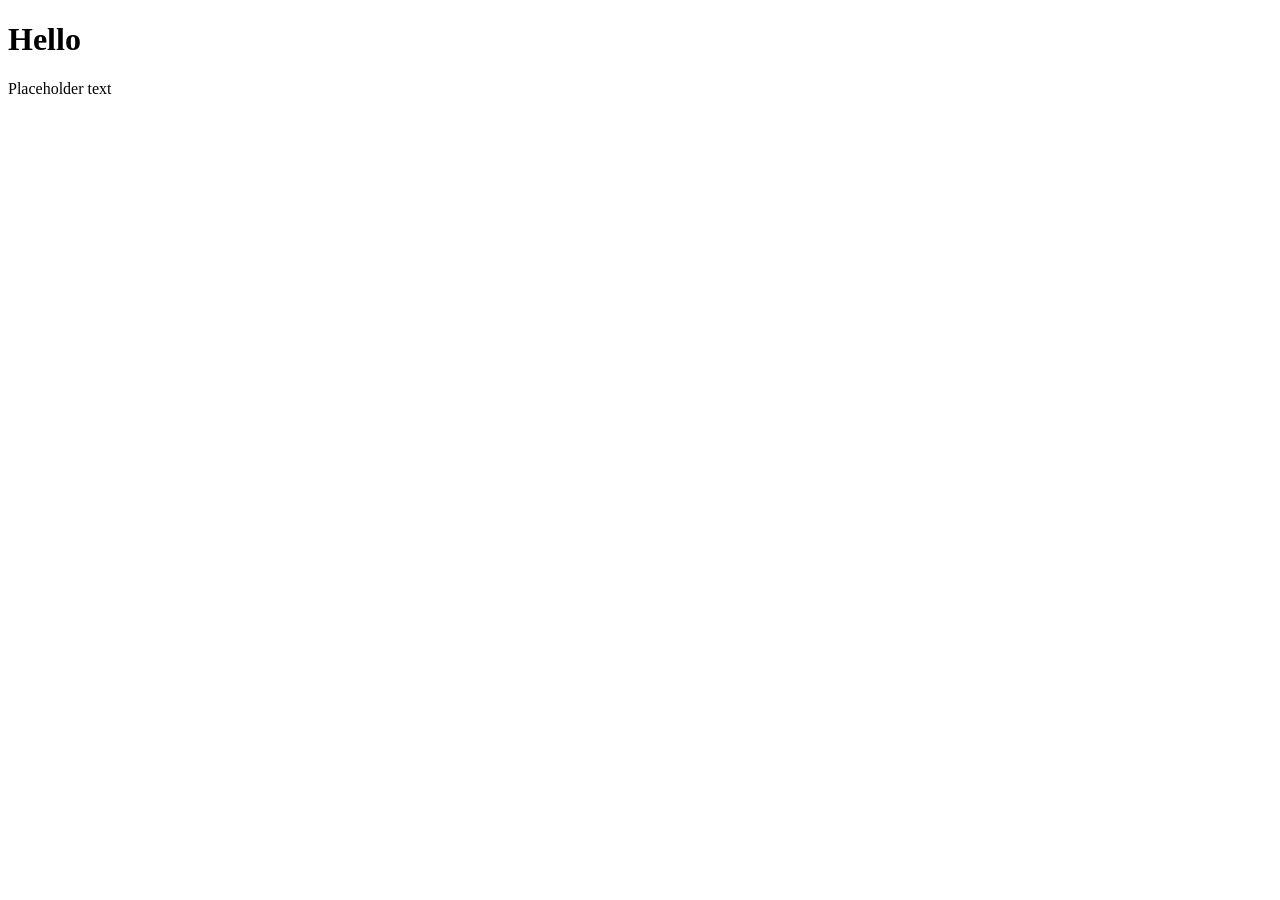
==== index.html @ c0113c77 "initial commit" ====
<!DOCTYPE html>
<html lang="en">
<head>
  <meta charset="UTF-8" />
  <meta name="viewport" content="width=device-width, initial-scale=1.0" />
  <title>Portfolio</title>
</head>
<body>
  <h1>Hello</h1>
  <p>Placeholder text</p>
</body>
</html>
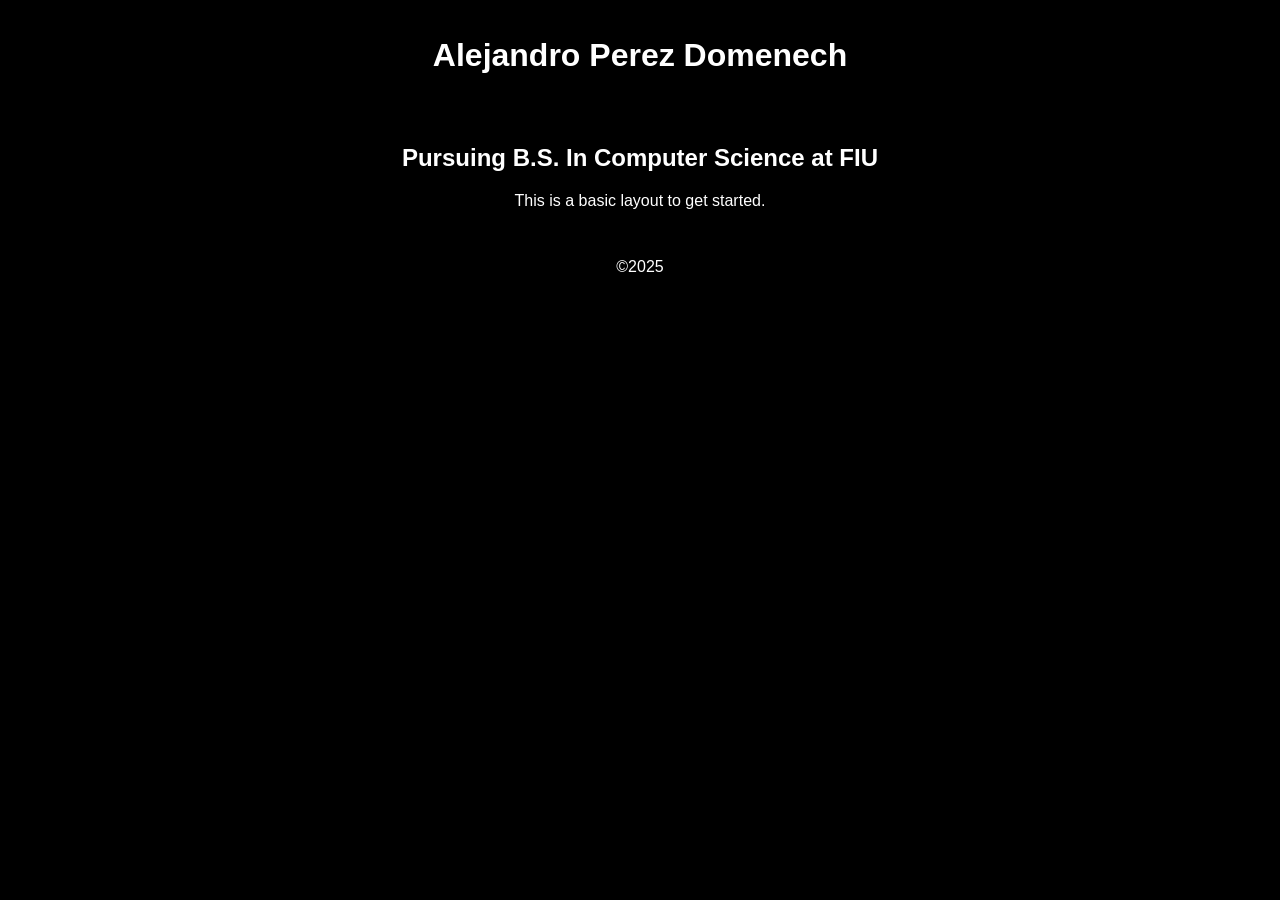
==== commit 3748dbb8: "change" ====
--- a/index.html
+++ b/index.html
@@ -1,12 +1,27 @@
 <!DOCTYPE html>
 <html lang="en">
 <head>
-  <meta charset="UTF-8" />
-  <meta name="viewport" content="width=device-width, initial-scale=1.0" />
-  <title>Portfolio</title>
+<meta charset="UTF-8" />
+<meta name="viewport" content="width=device-width, initial-scale=1.0" />
+<title>Portfolio</title>
+<link rel="stylesheet" href="style.css" />
 </head>
 <body>
-  <h1>Hello</h1>
-  <p>Placeholder text</p>
+<header>
+<h1>Alejandro Perez Domenech</h1>
+</header>
+
+
+<main>
+<section>
+<h2>Pursuing B.S. In Computer Science at FIU</h2>
+<p>This is a basic layout to get started.</p>
+</section>
+</main>
+
+
+<footer>
+<p>©2025 </p>
+</footer>
 </body>
-</html>
+</html>
--- a/style.css
+++ b/style.css
@@ -0,0 +1,19 @@
+body {
+margin: 0;
+padding: 0;
+background-color: #000000; 
+color: white;
+font-family: Arial, sans-serif;
+}
+
+
+header, footer {
+text-align: center;
+padding: 1rem;
+}
+
+
+main {
+text-align: center;
+margin-top: 2rem;
+}
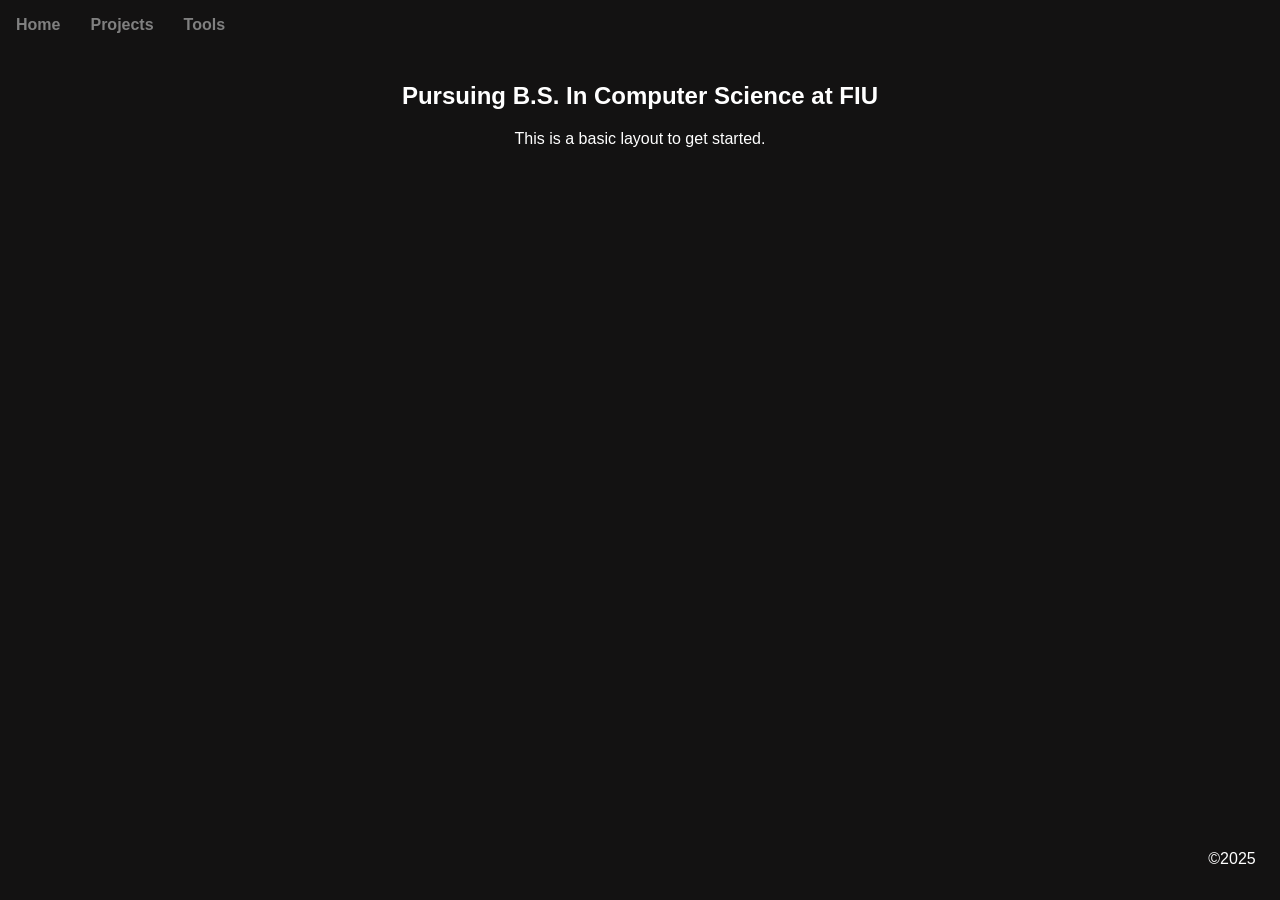
==== commit b2950bce: "change" ====
--- a/index.html
+++ b/index.html
@@ -7,8 +7,17 @@
 <link rel="stylesheet" href="style.css" />
 </head>
 <body>
+
 <header>
-<h1>Alejandro Perez Domenech</h1>
+<nav>
+  <ul class="nav-list">
+    <li><a href="index.html">Home</a></li>
+    <li><a href="projects.html">Projects</a></li>
+    <li><a href="tools.html">Tools</a></li>
+  </ul>
+</nav>
+
+
 </header>
 
 
@@ -23,5 +32,7 @@
 <footer>
 <p>©2025 </p>
 </footer>
+
+
 </body>
-</html>+</html>
--- a/style.css
+++ b/style.css
@@ -1,19 +1,57 @@
-body {
+body{
+
+min-height: 100vh;
 margin: 0;
 padding: 0;
-background-color: #000000; 
+background-color: rgb(19, 18, 18);
 color: white;
 font-family: Arial, sans-serif;
 }
 
 
-header, footer {
+
+header, footer{
 text-align: center;
 padding: 1rem;
 }
 
+.nav-list{
+    list-style: none;
+    display: flex;
+    margin: 0;
+    padding: 0;
+}
 
-main {
+.nav-list li{
+    
+    margin-right: 30px;
+}
+
+.nav-list li a{
+    text-align: center;
+    color:gray;
+    text-decoration: none;
+    font-weight: bold;
+    transition: color 0.3s;
+}
+
+.nav-list li a:hover{
+    color: Chartreuse;
+}
+
+main{
 text-align: center;
 margin-top: 2rem;
+}
+
+footer{
+    
+    position: fixed;
+    bottom: 0;
+    width: 190%;
+    text-align: center;
+    font-family: Arial, sans-serif;
+    color: white
+    
+
 }
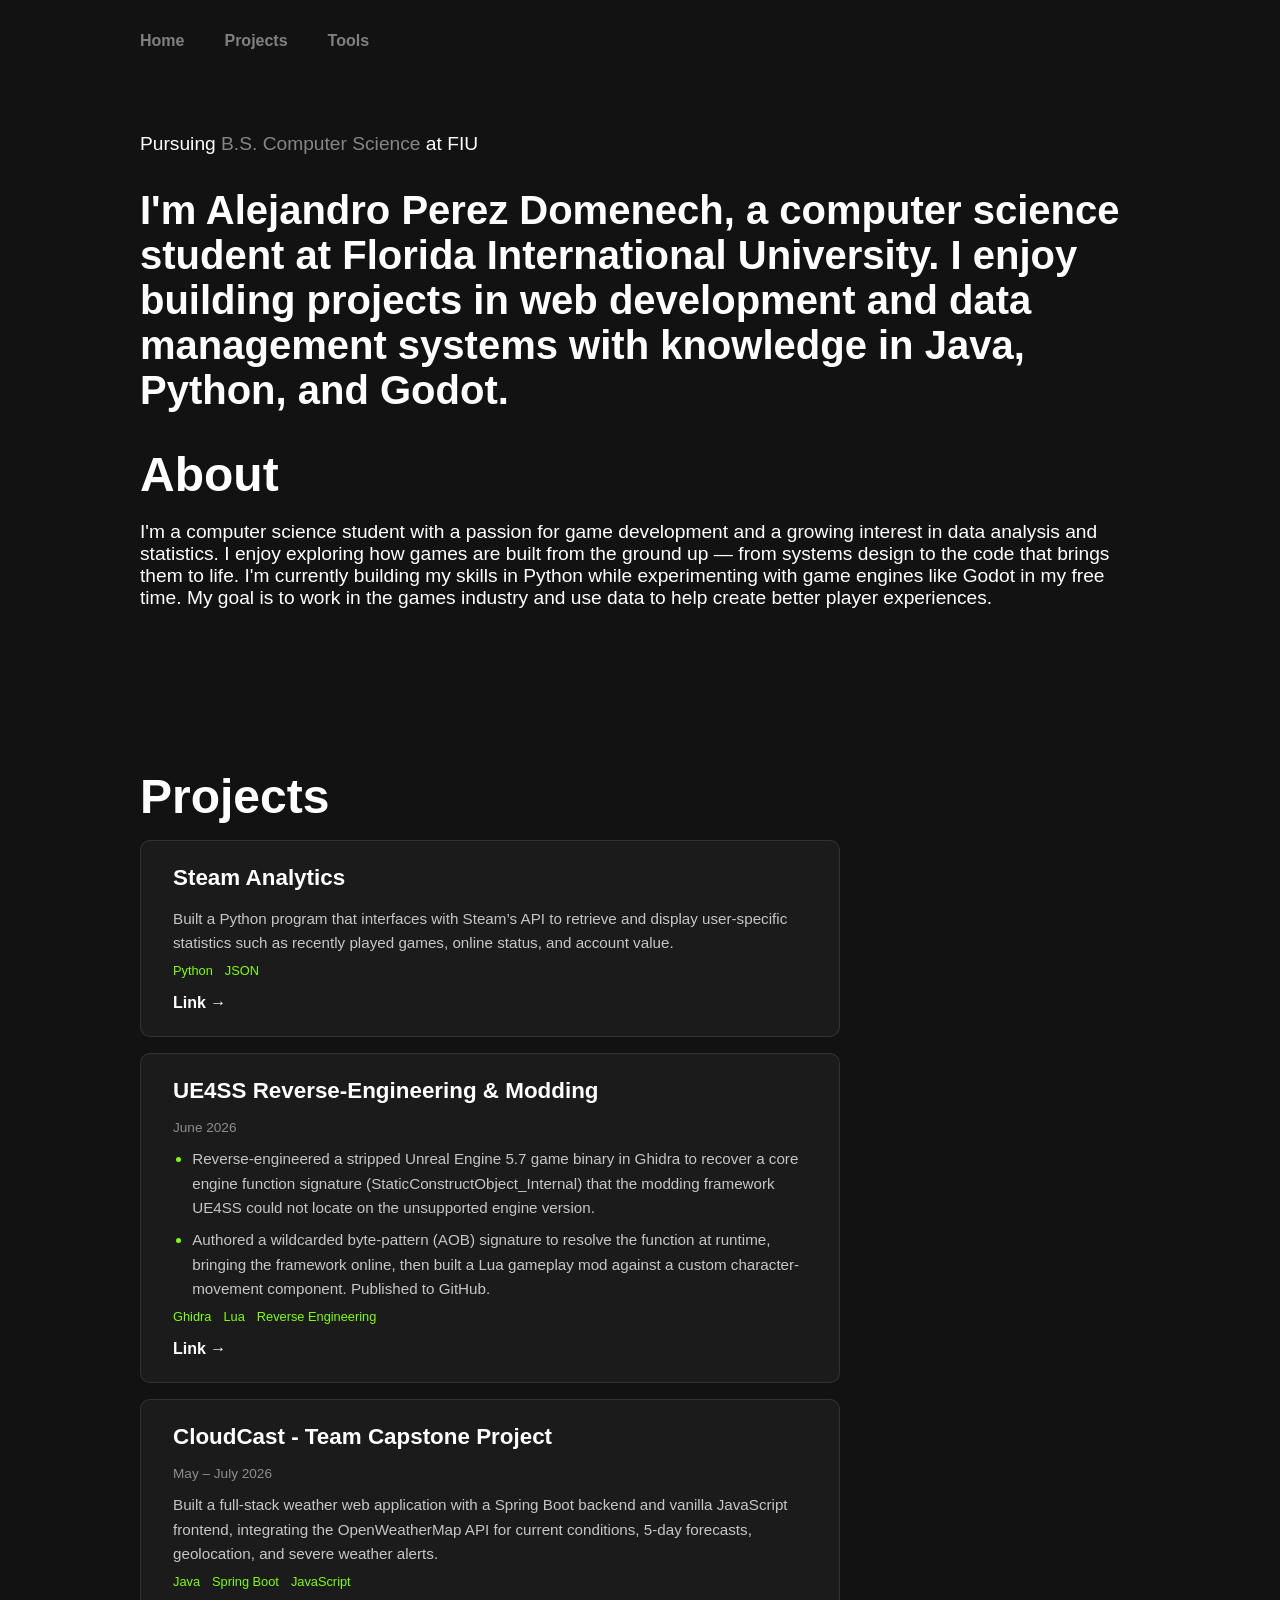
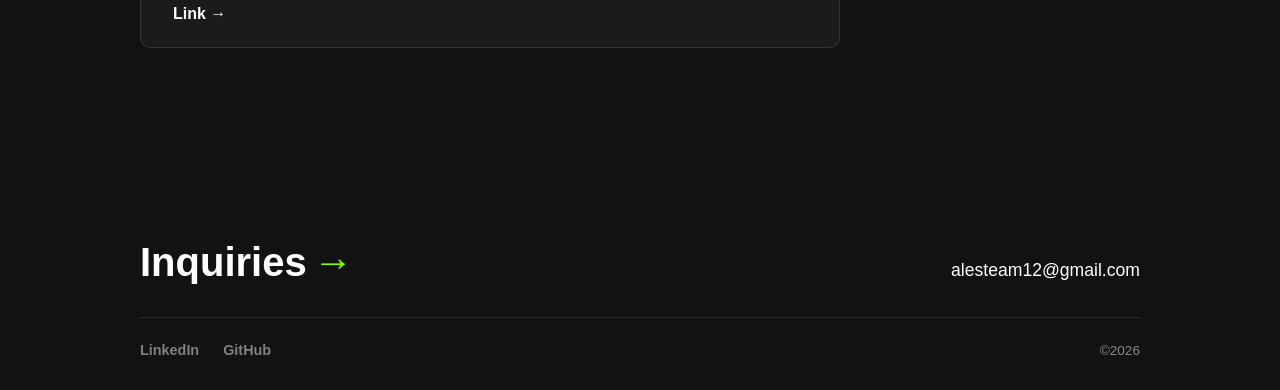
==== commit 4c996e93: "Home page update" ====
--- a/index.html
+++ b/index.html
@@ -7,7 +7,6 @@
 <link rel="stylesheet" href="style.css" />
 </head>
 <body>
-
 <header>
 <nav>
   <ul class="nav-list">
@@ -16,23 +15,68 @@
     <li><a href="tools.html">Tools</a></li>
   </ul>
 </nav>
-
-
 </header>
-
-
 <main>
-<section>
-<h2>Pursuing B.S. In Computer Science at FIU</h2>
-<p>This is a basic layout to get started.</p>
+<section class="container">
+<p class="subtitle">Pursuing <span class="highlight">B.S. Computer Science</span> at FIU</p>
+<h2>I'm Alejandro Perez Domenech, a computer science student at Florida International University. I enjoy building projects in web development and data management systems with knowledge in Java, Python, and Godot.</h2>
+<h3>About</h3>
+<p class="about-text subtitle">I'm a computer science student with a passion for game development and a growing interest in data analysis and statistics. I enjoy exploring how games are built from the ground up — 
+  from systems design to the code that brings them to life. I'm currently building my skills in Python while experimenting with game engines like Godot in my free time. My goal is to work in the games industry and use data to 
+  help create better player experiences.</p>
+<h4>Projects</h4>
+<div class="projects-grid">
+  <div class="project-card">
+    <div class="card-title">Steam Analytics</div>
+    <div class="card-desc">Built a Python program that interfaces with Steam’s API to retrieve and display user-specific statistics such as recently played games, online status, and account value. </div>
+    <div class="card-tags">
+      <span class="tag">Python</span>
+      <span class="tag">JSON</span>
+    </div>
+    <a href="#" class="card-link">Link →</a>
+  </div>
+    <div class="project-card">
+    <div class="card-title">UE4SS Reverse-Engineering & Modding</div>
+    <div class="card-date">June 2026</div>
+    <ul class="card-desc-list">
+      <li>Reverse-engineered a stripped Unreal Engine 5.7 game binary in Ghidra to recover a core engine function signature (StaticConstructObject_Internal) that the modding framework UE4SS could not locate on the unsupported engine version.</li>
+      <li>Authored a wildcarded byte-pattern (AOB) signature to resolve the function at runtime, bringing the framework online, then built a Lua gameplay mod against a custom character-movement component. Published to GitHub.</li>
+    </ul>
+    <div class="card-tags">
+      <span class="tag">Ghidra</span>
+      <span class="tag">Lua</span>
+      <span class="tag">Reverse Engineering</span>
+    </div>
+    <a href="https://github.com/AlePerez09/Backrooms-UE4SS-Noclip-Mod" class="card-link">Link →</a>
+  </div>
+  <div class="project-card">
+    <div class="card-title">CloudCast - Team Capstone Project</div>
+    <div class="card-date">May – July 2026</div>
+    <div class="card-desc">Built a full-stack weather web application with a Spring Boot backend and vanilla JavaScript frontend, integrating the OpenWeatherMap API for current conditions, 5-day forecasts, geolocation, and severe weather alerts.</div>
+    <div class="card-tags">
+      <span class="tag">Java</span>
+      <span class="tag">Spring Boot</span>
+      <span class="tag">JavaScript</span>
+    </div>
+    <a href="https://github.com/IShar2005/CIS3950-CloudCast" class="card-link">Link →</a>
+  </div>
+</div>
 </section>
 </main>
-
-
 <footer>
-<p>©2025 </p>
+<div class="footer-container">
+  <div class="footer-top">
+    <a href="mailto:alesteam12@gmail.com" class="footer-cta">Inquiries<span class="arrow">→</span></a>
+    <a href="mailto:alesteam12@gmail.com" class="footer-email">alesteam12@gmail.com</a>
+  </div>
+  <div class="footer-bottom">
+    <div class="footer-links">
+      <a href="https://www.linkedin.com/in/alejandro-perez-domenech-262a85297/" target="_blank" rel="noopener">LinkedIn</a>
+      <a href="https://github.com/AlePerez09" target="_blank" rel="noopener">GitHub</a>
+    </div>
+    <p class="footer-copyright">©2026</p>
+  </div>
+</div>
 </footer>
-
-
 </body>
-</html>
+</html>
--- a/style.css
+++ b/style.css
@@ -1,57 +1,277 @@
-body{
-
-min-height: 100vh;
-margin: 0;
-padding: 0;
-background-color: rgb(19, 18, 18);
-color: white;
-font-family: Arial, sans-serif;
-}
-
-
-
-header, footer{
-text-align: center;
-padding: 1rem;
-}
-
-.nav-list{
-    list-style: none;
-    display: flex;
+body {
+    min-height: 100vh;
     margin: 0;
     padding: 0;
-}
-
-.nav-list li{
-    
-    margin-right: 30px;
-}
-
-.nav-list li a{
+    background-color: rgb(19, 18, 18);
+    color: white;
+    font-family: 'Open Sans', 'Helvetica Neue', sans-serif;
+}
+
+.highlight {
+    color: rgb(134, 134, 134);
+}
+
+.subtitle {
+    font-size: 1.2rem;
+    color: rgba(255, 255, 255);
+}
+
+/* header */
+header {
+    display: flex;
+    justify-content: center;
+    padding: 1rem 2rem;
+}
+nav {
+    width: 90%;
+    max-width: 1000px;
+    display: flex;
+
+}
+.nav-list {
+    list-style: none;
+    display: flex;
+    justify-content: flex-end;
+    padding: 0;
+}
+.nav-list li {
+    margin-right: 40px;
+}
+.nav-list li a {
     text-align: center;
-    color:gray;
+    color: gray;
     text-decoration: none;
     font-weight: bold;
     transition: color 0.3s;
 }
-
-.nav-list li a:hover{
+.nav-list li a:hover {
     color: Chartreuse;
 }
 
-main{
-text-align: center;
-margin-top: 2rem;
-}
-
-footer{
-    
-    position: fixed;
-    bottom: 0;
-    width: 190%;
-    text-align: center;
-    font-family: Arial, sans-serif;
-    color: white
-    
-
+/* main */
+main {
+    display: flex;
+    justify-content: center;
+    margin-top: 2rem;
+}
+.container {
+    max-width: 1000px;
+    width: 90%;
+    text-align: left;
+}
+h2 {
+    font-size: 2.5rem;
+}
+h3 {
+    margin-top: 5rem;
+    margin-bottom: 1rem;
+    font-size: 3rem;
+    color: white;
+}
+h4 {
+    margin-top: 10rem;
+    margin-bottom: 1rem;
+    font-size: 3rem;
+    color: white;
+}
+.projects-grid {
+    display: grid;
+    grid-template-columns: repeat(auto-fill, minmax(240px, 1fr));
+    gap: 16px;
+    max-width: 900px;
+    width: 100%;
+}
+
+.projects-grid {
+    display: flex;
+    flex-direction: column;
+    gap: 16px;
+    max-width: 700px;
+    width: 100%;
+}
+.project-card {
+    background: rgba(255, 255, 255, 0.04);
+    border: 1px solid rgba(255, 255, 255, 0.1);
+    border-radius: 10px;
+    padding: 1.5rem 2rem;
+    transition: border-color 0.3s;
+}
+.project-card:hover {
+    border-color: Chartreuse;
+}
+.card-title {
+    font-size: 1.4rem;
+    font-weight: bold;
+    margin-bottom: 1rem;
+    color: white;
+}
+.card-desc {
+    font-size: 0.95rem;
+    color: rgba(255, 255, 255, 0.75);
+    line-height: 1.6;
+    margin-bottom: 0.5rem;
+}
+.card-date {
+    font-size: 0.85rem;
+    color: rgba(255, 255, 255, 0.5);
+    margin-bottom: 0.75rem;
+}
+.card-desc-list {
+    font-size: 0.95rem;
+    color: rgba(255, 255, 255, 0.75);
+    line-height: 1.6;
+    margin: 0 0 0.5rem 0;
+    padding-left: 1.2rem;
+}
+.card-desc-list li {
+    margin-bottom: 0.5rem;
+}
+.card-desc-list li::marker {
+    color: chartreuse;
+}
+
+/* projects page spacing overrides */
+.container h3:first-of-type {
+    margin-top: 2rem;
+}
+
+/* tools page — skills grid */
+.skills-heading {
+    margin-top: 3rem;
+    margin-bottom: 1rem;
+    font-size: 1.6rem;
+    color: white;
+}
+.container .skills-heading:first-of-type {
+    margin-top: 2rem;
+}
+.skills-grid {
+    display: flex;
+    flex-wrap: wrap;
+    gap: 12px;
+    max-width: 900px;
+}
+.skill-pill {
+    background: rgba(255, 255, 255, 0.04);
+    border: 1px solid rgba(255, 255, 255, 0.1);
+    border-radius: 999px;
+    padding: 0.5rem 1.1rem;
+    font-size: 0.9rem;
+    color: rgba(255, 255, 255, 0.85);
+    transition: border-color 0.3s, color 0.3s;
+}
+.skill-pill:hover {
+    border-color: chartreuse;
+    color: chartreuse;
+}
+
+/* projects page — live demo */
+.demo-card {
+    background: rgba(255, 255, 255, 0.04);
+    border: 1px solid rgba(255, 255, 255, 0.1);
+    border-radius: 10px;
+    padding: 1.5rem 2rem;
+    margin-bottom: 1rem;
+    max-width: 900px;
+}
+.demo-header {
+    margin-bottom: 1.25rem;
+}
+.demo-open-link {
+    font-size: 1.1rem;
+}
+.card-tags {
+    display: flex;
+    flex-wrap: wrap;
+    gap: 12px;
+    margin-bottom: 0.25rem;
+}
+.tag {
+    font-size: 0.8rem;
+    color: chartreuse;
+}
+.card-link {
+    display: inline-block;
+    margin-top: 0.75rem;
+    font-size: 1rem;
+    font-weight: bold;
+    color: white;
+    text-decoration: none;
+}
+.card-link:hover {
+    color: gray;
+}
+
+/* footer */
+footer {
+    width: 100%;
+    margin-top: 8rem;
+    padding: 4rem 0 2rem;
+    font-family: 'Open Sans', 'Helvetica Neue', sans-serif;
+    color: white;
+}
+.footer-container {
+    max-width: 1000px;
+    width: 90%;
+    margin: 0 auto;
+}
+.footer-top {
+    display: flex;
+    justify-content: space-between;
+    align-items: baseline;
+    flex-wrap: wrap;
+    gap: 1rem;
+    padding-bottom: 2rem;
+}
+.footer-cta {
+    font-size: 2.5rem;
+    font-weight: bold;
+    color: white;
+    text-decoration: none;
+}
+.footer-cta .arrow {
+    display: inline-block;
+    margin-left: 0.4rem;
+    color: chartreuse;
+    transition: transform 0.3s;
+}
+.footer-cta:hover .arrow {
+    transform: translateX(6px);
+}
+.footer-email {
+    font-size: 1.1rem;
+    color: white;
+    text-decoration: none;
+    transition: color 0.3s;
+}
+.footer-email:hover {
+    color: chartreuse;
+}
+.footer-bottom {
+    display: flex;
+    justify-content: space-between;
+    align-items: center;
+    flex-wrap: wrap;
+    gap: 1rem;
+    padding-top: 1.5rem;
+    border-top: 1px solid rgba(255, 255, 255, 0.1);
+}
+.footer-links {
+    display: flex;
+    gap: 24px;
+}
+.footer-links a {
+    color: gray;
+    text-decoration: none;
+    font-weight: bold;
+    font-size: 0.9rem;
+    transition: color 0.3s;
+}
+.footer-links a:hover {
+    color: chartreuse;
+}
+.footer-copyright {
+    font-size: 0.85rem;
+    color: rgba(255, 255, 255, 0.5);
+    margin: 0;
 }
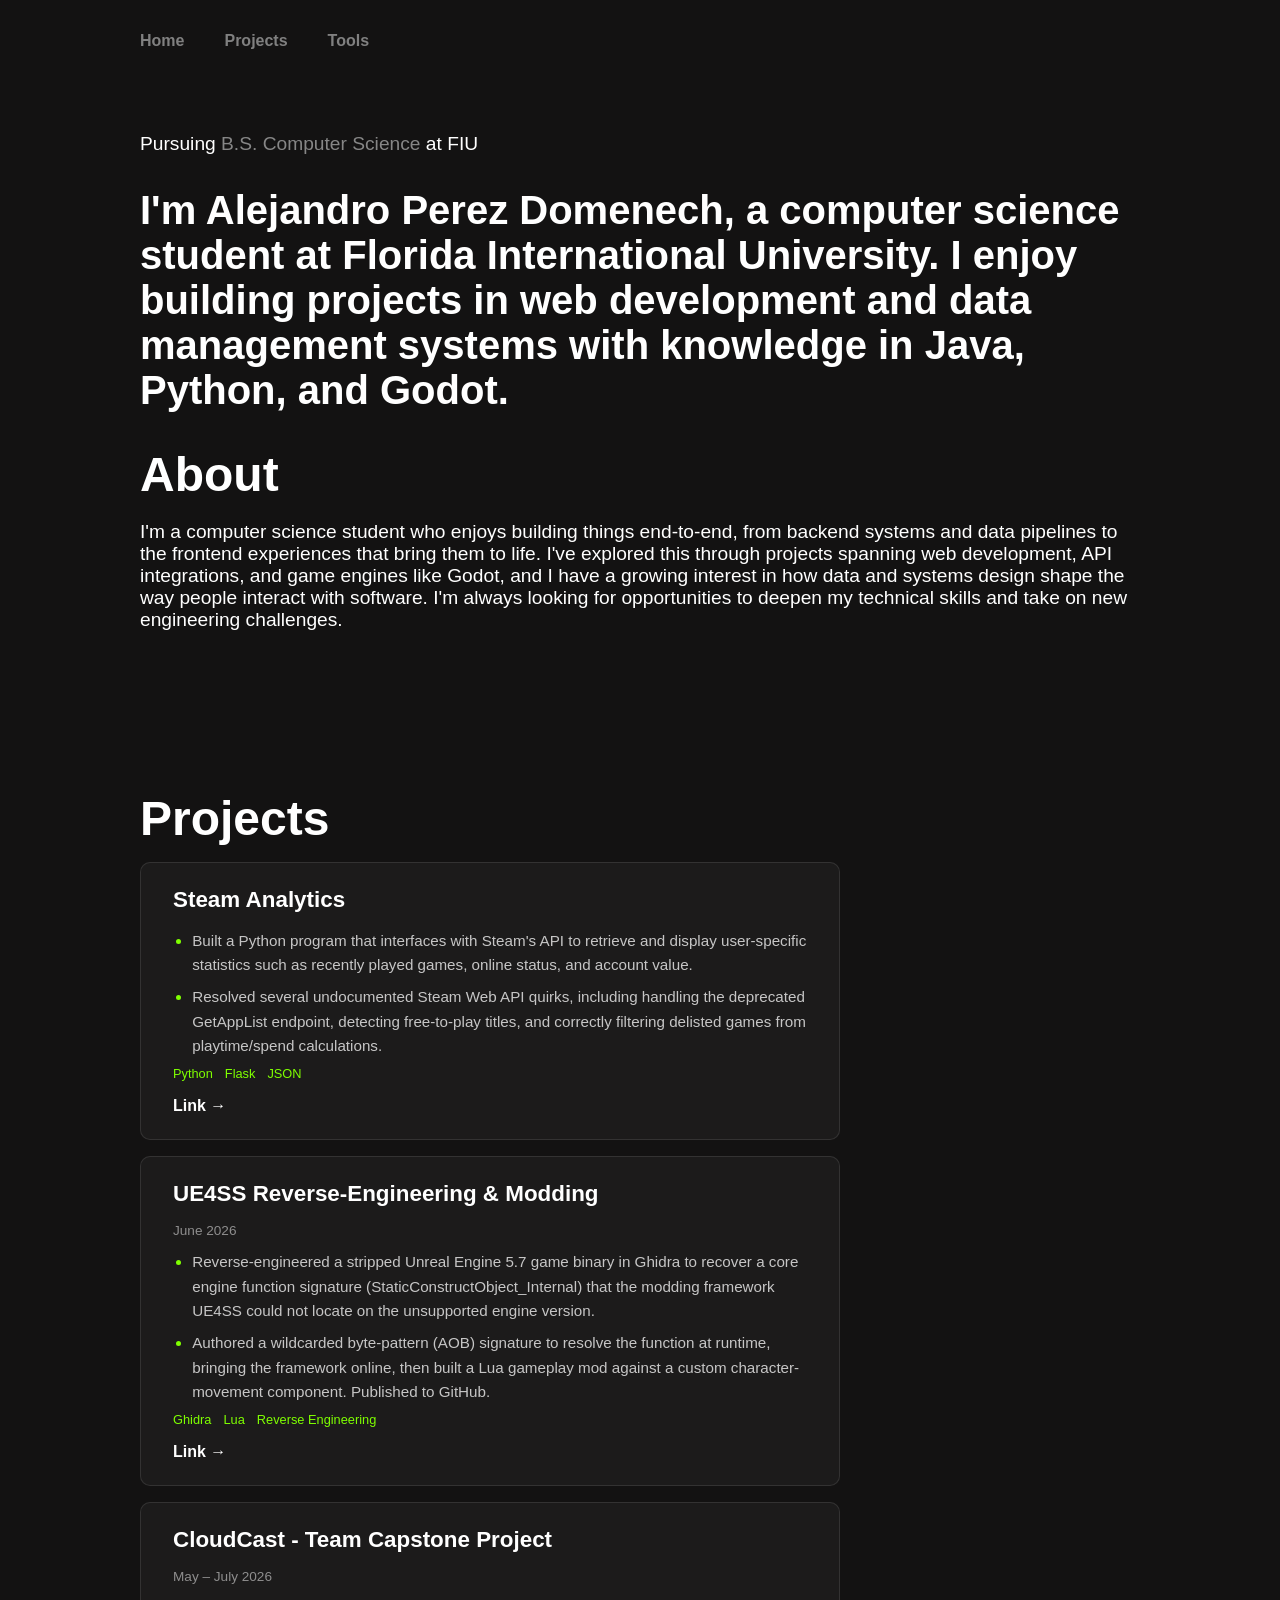
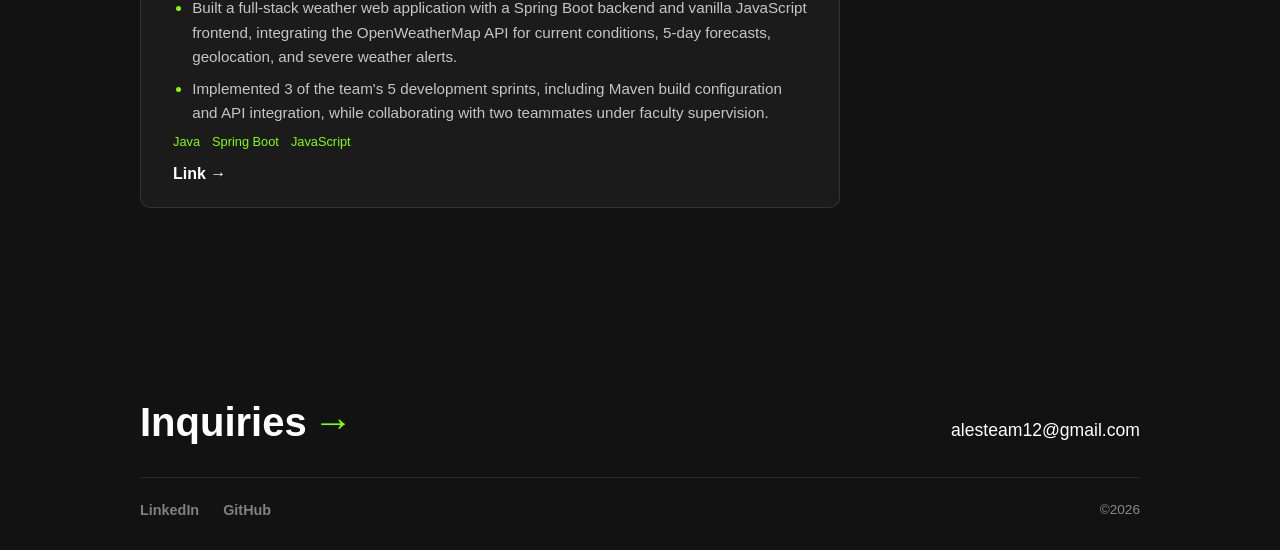
==== commit 577a803f: "Updated bullet points" ====
--- a/index.html
+++ b/index.html
@@ -21,19 +21,21 @@
 <p class="subtitle">Pursuing <span class="highlight">B.S. Computer Science</span> at FIU</p>
 <h2>I'm Alejandro Perez Domenech, a computer science student at Florida International University. I enjoy building projects in web development and data management systems with knowledge in Java, Python, and Godot.</h2>
 <h3>About</h3>
-<p class="about-text subtitle">I'm a computer science student with a passion for game development and a growing interest in data analysis and statistics. I enjoy exploring how games are built from the ground up — 
-  from systems design to the code that brings them to life. I'm currently building my skills in Python while experimenting with game engines like Godot in my free time. My goal is to work in the games industry and use data to 
-  help create better player experiences.</p>
+<p class="about-text subtitle">I'm a computer science student who enjoys building things end-to-end, from backend systems and data pipelines to the frontend experiences that bring them to life. I've explored this through projects spanning web development, API integrations, and game engines like Godot, and I have a growing interest in how data and systems design shape the way people interact with software. I'm always looking for opportunities to deepen my technical skills and take on new engineering challenges.</p>
 <h4>Projects</h4>
 <div class="projects-grid">
   <div class="project-card">
     <div class="card-title">Steam Analytics</div>
-    <div class="card-desc">Built a Python program that interfaces with Steam’s API to retrieve and display user-specific statistics such as recently played games, online status, and account value. </div>
+    <ul class="card-desc-list">
+      <li>Built a Python program that interfaces with Steam's API to retrieve and display user-specific statistics such as recently played games, online status, and account value.</li>
+      <li>Resolved several undocumented Steam Web API quirks, including handling the deprecated GetAppList endpoint, detecting free-to-play titles, and correctly filtering delisted games from playtime/spend calculations.</li>
+    </ul>
     <div class="card-tags">
       <span class="tag">Python</span>
+      <span class="tag">Flask</span>
       <span class="tag">JSON</span>
     </div>
-    <a href="#" class="card-link">Link →</a>
+    <a href="https://github.com/AlePerez09/steam-analytical-info" class="card-link">Link →</a>
   </div>
     <div class="project-card">
     <div class="card-title">UE4SS Reverse-Engineering & Modding</div>
@@ -52,7 +54,10 @@
   <div class="project-card">
     <div class="card-title">CloudCast - Team Capstone Project</div>
     <div class="card-date">May – July 2026</div>
-    <div class="card-desc">Built a full-stack weather web application with a Spring Boot backend and vanilla JavaScript frontend, integrating the OpenWeatherMap API for current conditions, 5-day forecasts, geolocation, and severe weather alerts.</div>
+    <ul class="card-desc-list">
+      <li>Built a full-stack weather web application with a Spring Boot backend and vanilla JavaScript frontend, integrating the OpenWeatherMap API for current conditions, 5-day forecasts, geolocation, and severe weather alerts.</li>
+      <li>Implemented 3 of the team's 5 development sprints, including Maven build configuration and API integration, while collaborating with two teammates under faculty supervision.</li>
+    </ul>
     <div class="card-tags">
       <span class="tag">Java</span>
       <span class="tag">Spring Boot</span>
